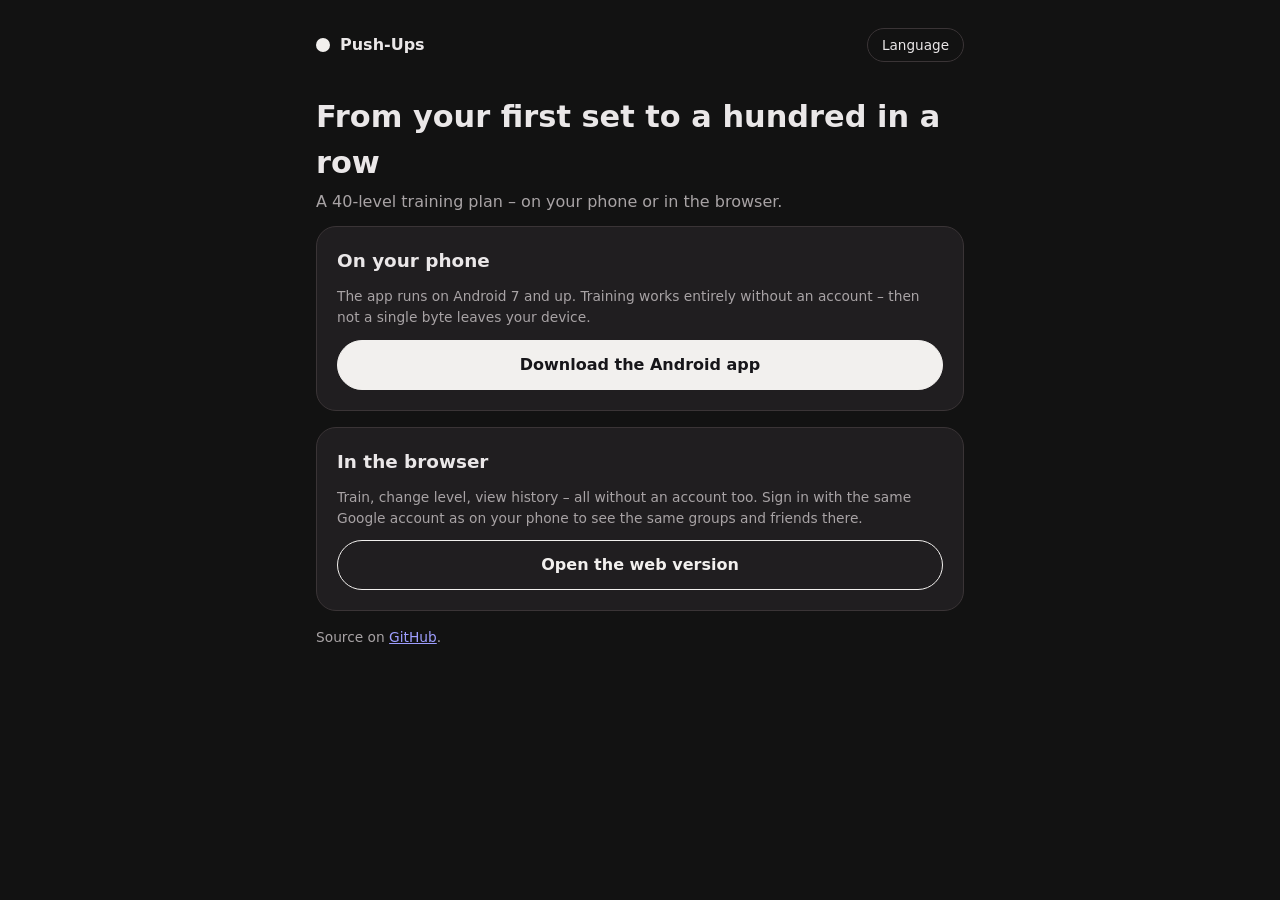
==== index.html @ 43792a41 "Sprachwahl als Knopf mit Dropdown statt staendiger Chips; sichtbare Raststellen im Satzpause-Regler " ====
<!doctype html>
<html lang="de">
<head>
<meta charset="utf-8">
<meta name="viewport" content="width=device-width, initial-scale=1">
<title>Liegestütze</title>
<meta name="description" content="Ein Trainingsplan über 40 Level, auf dem Handy oder im Browser.">
<link rel="icon" href="favicon.svg" type="image/svg+xml">
<link rel="stylesheet" href="style.css">
</head>
<body>
<header class="site">
  <div class="brand"><span class="dot"></span> <span data-i18n="brand">Liegestütze</span></div>
  <button type="button" class="chip" id="langBtn">Sprache</button>
</header>
<main>
  <h1 data-i18n="homeHeading">Vom ersten Satz bis zu hundert am Stück</h1>
  <p class="lead" data-i18n="homeLead">
    Ein Trainingsplan über 40 Level – auf dem Handy oder im Browser.
  </p>

  <div class="card stack">
    <h2 data-i18n="homeMobileTitle">Auf dem Handy</h2>
    <p class="muted" data-i18n="homeMobileBody">
      Die App läuft ab Android 7. Trainieren geht vollständig ohne Konto – dann
      verlässt kein einziges Byte dein Gerät.
    </p>
    <a class="button wide" href="https://github.com/maximilianbiebl/Liegestutzen/raw/claude/gruppen-und-freunde/dist/liegestuetze.apk" data-i18n="homeMobileButton">
      Android-App herunterladen
    </a>
  </div>

  <div class="card stack">
    <h2 data-i18n="homeBrowserTitle">Im Browser</h2>
    <p class="muted" data-i18n="homeBrowserBody">
      Trainieren, Level wechseln, Verlauf – auch ganz ohne Konto. Meldest du
      dich mit demselben Google-Konto an wie auf dem Handy, siehst du dort
      dieselben Gruppen und Freunde.
    </p>
    <a class="button ghost wide" href="app/" data-i18n="homeBrowserButton">Web-Version öffnen</a>
  </div>

  <p class="muted">
    <span data-i18n="homeSource">Quelltext auf</span>
    <a href="https://github.com/maximilianbiebl/Liegestutzen">GitHub</a>.
  </p>
</main>
<script type="module">
  import { t, getLanguage, wireLanguagePicker } from "./strings.js";

  function applyTranslations() {
    document.documentElement.lang = getLanguage() === "en" ? "en" : "de";
    document.querySelectorAll("[data-i18n]").forEach((el) => {
      const text = t(el.dataset.i18n);
      el.textContent = text;
      if (el.dataset.i18nAttr) el.setAttribute(el.dataset.i18nAttr, text);
    });
  }

  window.addEventListener("liegestuetzen:language", applyTranslations);
  wireLanguagePicker(document.getElementById("langBtn"));
  applyTranslations();
</script>
</body>
</html>
---- style.css ----
/*
 * Eine Datei für alle Seiten.
 *
 * Dunkel ist nicht nur die Vorgabe, sondern die einzige Erscheinung - dieselbe
 * Gestaltung wie die App, wenn sie dunkel dargestellt wird: ein sehr helles
 * Grau als Akzent statt der Markenfarbe. Es gibt bewusst keine helle Fassung
 * und keine Anpassung an die Systemeinstellung, damit die Seite auf jedem
 * Geraet gleich aussieht statt vom Zufall der Systemeinstellung abzuhaengen.
 *
 * --accent-contrast ist die Farbe für Text und Symbole auf einer Flaeche in
 * --accent - hier immer dunkel, weil der Akzent hell ist.
 */
:root {
  --accent: #f2f0ee;
  --accent-contrast: #17161a;
  --bg: #121212;
  --card: #201e20;
  --ink: #eae7e8;
  --muted: #a8a3a5;
  --line: #3a3436;
  --danger: #ff8a80;
  --radius: 20px;
}

* { box-sizing: border-box; }

body {
  margin: 0;
  background: var(--bg);
  color: var(--ink);
  font-family: system-ui, -apple-system, "Segoe UI", Roboto, sans-serif;
  line-height: 1.5;
}

main { max-width: 680px; margin: 0 auto; padding: 24px 16px 64px; }

h1 { font-size: 1.9rem; margin: 0 0 4px; }
h2 { font-size: 1.15rem; margin: 0 0 8px; }
p { margin: 0 0 12px; }

.lead { color: var(--muted); }
.muted { color: var(--muted); font-size: 0.86rem; }
.accent { color: var(--accent); }

header.site {
  padding: 28px 16px 8px;
  max-width: 680px;
  margin: 0 auto;
  display: flex;
  align-items: center;
  justify-content: space-between;
  flex-wrap: wrap;
  gap: 12px;
}
.brand { display: flex; align-items: center; gap: 10px; font-weight: 600; }
.brand .dot {
  width: 14px; height: 14px; border-radius: 50%;
  background: var(--accent);
}

/*
 * Die Sprachwahl - dieselben Chips wie bei Zeitraum und Sortierung, keine
 * eigene Regler-Art. Ein natives <select> sah neben den sonst durchgehend
 * eigens gestalteten Bedienelementen fremd aus, und "System" allein, ohne
 * ein Wort daneben, sagte niemandem, wofuer die Auswahl ueberhaupt war.
 */
.langPicker {
  display: flex;
  align-items: center;
  gap: 8px;
  flex-wrap: wrap;
}
.langPicker .muted { font-size: 0.8rem; white-space: nowrap; }

.card {
  background: var(--card);
  border: 1px solid var(--line);
  border-radius: var(--radius);
  padding: 20px;
  margin: 0 0 16px;
}

button, .button {
  display: inline-block;
  font: inherit;
  font-weight: 600;
  border-radius: 999px;
  padding: 12px 20px;
  border: 1px solid var(--accent);
  background: var(--accent);
  color: var(--accent-contrast);
  cursor: pointer;
  text-decoration: none;
  text-align: center;
}
button.ghost, .button.ghost { background: transparent; color: var(--accent); }
button:disabled { opacity: 0.5; cursor: default; }
button.wide, .button.wide { display: block; width: 100%; }

input[type="text"] {
  font: inherit;
  width: 100%;
  padding: 12px 14px;
  border-radius: 12px;
  border: 1px solid var(--line);
  background: var(--bg);
  color: var(--ink);
}

.row { display: flex; align-items: center; gap: 12px; }
.row .grow { flex: 1; min-width: 0; }
.stack > * + * { margin-top: 12px; }

.chips { display: flex; gap: 8px; flex-wrap: wrap; }
.chip {
  font: inherit;
  font-size: 0.85rem;
  padding: 6px 14px;
  border-radius: 999px;
  border: 1px solid var(--line);
  background: transparent;
  color: var(--ink);
  cursor: pointer;
  white-space: nowrap;
}
.chip[aria-pressed="true"] {
  background: var(--accent);
  border-color: var(--accent);
  color: var(--accent-contrast);
}

table { width: 100%; border-collapse: collapse; }
th {
  text-align: right;
  font-size: 0.72rem;
  text-transform: uppercase;
  letter-spacing: 0.04em;
  color: var(--muted);
  font-weight: 600;
  padding-bottom: 6px;
}
th:first-child, td:first-child { text-align: left; }
td { padding: 7px 0; border-top: 1px solid var(--line); text-align: right; }
tr.self td { color: var(--accent); font-weight: 700; }
.sub { display: block; font-size: 0.75rem; color: var(--muted); font-weight: 400; }

.listrow {
  display: flex; align-items: center; gap: 12px;
  padding: 14px 0; border-top: 1px solid var(--line);
  cursor: pointer;
}
.listrow:first-of-type { border-top: 0; }
.listrow.current .name { color: var(--accent); }
.listrow .name { font-weight: 600; }

.code {
  font-family: ui-monospace, "SF Mono", Menlo, Consolas, monospace;
  font-size: 1rem;
  word-break: break-all;
  color: var(--accent);
}

.compare { display: grid; grid-template-columns: 1fr auto 1fr; gap: 6px 10px; align-items: center; }
.compare .value { font-size: 1.25rem; font-weight: 700; text-align: center; }
.compare .label { font-size: 0.72rem; color: var(--muted); text-align: center; }
.compare .ahead { color: var(--accent); }
.compare .head { font-size: 0.8rem; color: var(--muted); text-align: center; }

.error { color: var(--danger); }
.hidden { display: none !important; }

/*
 * Eigene Dialoge statt alert() und confirm().
 *
 * Die eingebauten sehen auf dem Telefon aus wie eine Fehlermeldung des
 * Browsers, nicht wie ein Teil der Seite - und genau an der Stelle, an der
 * jemand einer Einladung zustimmen soll, ist das das falsche Gefuehl.
 */
dialog {
  border: 1px solid var(--line);
  border-radius: var(--radius);
  background: var(--card);
  color: var(--ink);
  padding: 20px;
  max-width: 420px;
  width: calc(100% - 32px);
}
/* Sagt dem Browser, dass die Seite dunkel ist, damit er eingebaute Elemente
   (Formularfelder, Dialog-Backdrop) nicht in seinem hellen Standard zeichnet. */
:root { color-scheme: dark; }
dialog::backdrop { background: rgba(0, 0, 0, 0.45); }
dialog h2 { margin-bottom: 8px; }
dialog .actions { display: flex; gap: 8px; justify-content: flex-end; margin-top: 16px; }
dialog .actions button { padding: 10px 18px; }

.hint {
  border-left: 3px solid var(--accent);
  padding: 2px 0 2px 12px;
  margin: 0 0 12px;
}

/* Die Satzpause im Einstellungen-Dialog - dieselbe Darstellung wie RestCard
   in der App: eine grosse m:ss-Zahl ueber dem Schieberegler statt einer
   nackten Sekundenzahl, die fuer sich genommen nichts erklaert. Keine
   Fettschrift - headlineMedium in der App ist regulaer, die Groesse und die
   Akzentfarbe geben der Zahl schon genug Gewicht. */
.restValue {
  font-size: 2rem;
  font-weight: 500;
  color: var(--accent);
  text-align: center;
  margin: 4px 0;
}

/*
 * Die Raststellen auf der Satzpause-Spur - dieselben kleinen Punkte, die ein
 * Material3-Slider mit `steps` zeichnet. Ein natives <input type="range">
 * kann das nicht von sich aus, und die Browser-eigene datalist-Umsetzung
 * dafuer ist zu uneinheitlich (Safari zeigt gar nichts); eine eigene Reihe
 * Punkte sieht ueberall gleich aus. `left`/`right` gleichen den Radius des
 * Griffs aus, damit der erste und letzte Punkt genau unter dem Griff liegen,
 * wenn er ganz links bzw. rechts steht.
 */
.restSliderWrap { position: relative; }
.restTicks {
  position: absolute;
  left: 10px;
  right: 10px;
  top: 50%;
  transform: translateY(-50%);
  display: flex;
  justify-content: space-between;
  pointer-events: none;
}
.restTicks span {
  width: 4px;
  height: 4px;
  border-radius: 50%;
  background: var(--bg);
}

/*
 * Ein Regler, der wie Slider in der App aussieht: eine duenne abgerundete
 * Spur, links davon in der Akzentfarbe gefuellt, ein runder Griff obendrauf.
 * Das native <input type="range"> gibt das nicht von sich aus her - --fill
 * wird per JS auf den aktuellen Wert gesetzt und faerbt die Spur bis dorthin.
 */
input[type="range"] {
  --fill: 50%;
  width: 100%;
  height: 20px;
  margin: 10px 0;
  -webkit-appearance: none;
  appearance: none;
  background: transparent;
}
input[type="range"]::-webkit-slider-runnable-track {
  height: 4px;
  border-radius: 999px;
  background: linear-gradient(to right, var(--accent) var(--fill), rgba(128, 128, 128, 0.3) var(--fill));
}
input[type="range"]::-moz-range-track {
  height: 4px;
  border-radius: 999px;
  background: rgba(128, 128, 128, 0.3);
}
input[type="range"]::-moz-range-progress {
  height: 4px;
  border-radius: 999px 0 0 999px;
  background: var(--accent);
}
input[type="range"]::-webkit-slider-thumb {
  -webkit-appearance: none;
  appearance: none;
  width: 20px;
  height: 20px;
  border-radius: 50%;
  background: var(--accent);
  margin-top: -8px;
  cursor: pointer;
  border: none;
}
input[type="range"]::-moz-range-thumb {
  width: 20px;
  height: 20px;
  border-radius: 50%;
  background: var(--accent);
  cursor: pointer;
  border: none;
}

/*
 * Der Trainingsbildschirm.
 *
 * Ganze Fläche, riesige Zahl, kein Text zum Lesen: Wer unten liegt, sieht das
 * Display schräg von der Seite und hat keine Hand frei zum Zielen. Getippt wird
 * deshalb überall, und die Knöpfe sitzen unten, wo die Nase nicht hinkommt.
 */
#workout {
  position: fixed;
  inset: 0;
  z-index: 50;
  display: none;
  flex-direction: column;
  background: var(--bg);
  color: var(--ink);
  padding: 16px;
  text-align: center;
  user-select: none;
  -webkit-user-select: none;
}
#workout.open { display: flex; }
#workout.hot { background: var(--accent); color: var(--accent-contrast); }

#workout .whead { display: flex; flex-direction: column; gap: 8px; padding-bottom: 8px; }
#workout .setpills span { background: rgba(128, 128, 128, 0.18); }
#workout.hot .setpills span { background: rgba(0, 0, 0, 0.12); color: var(--accent-contrast); }
#workout.hot .setpills span.done { background: var(--accent-contrast); color: var(--accent); }
#workout.hot .setpills span.active { outline-color: var(--accent-contrast); }
#workout #wNote { min-height: 1.3em; }
#workout #wHint { opacity: 0.85; min-height: 1.3em; }
#workout .wadjust { justify-content: center; gap: 12px; padding-bottom: 4px; }
#workout.hot .wadjust .chip { border-color: var(--accent-contrast); color: var(--accent-contrast); }

#workout .tapzone {
  flex: 1;
  display: flex;
  flex-direction: column;
  align-items: center;
  justify-content: center;
  gap: 4px;
  cursor: pointer;
}
#workout .count { font-size: clamp(4rem, 30vw, 10rem); font-weight: 800; line-height: 1; }
#workout .of { font-size: 1.1rem; opacity: 0.75; }
#workout .setline { font-size: 0.95rem; opacity: 0.8; }
#workout .controls { display: flex; gap: 8px; padding-bottom: 8px; }
#workout .controls button { flex: 1; }
#workout.hot button { border-color: var(--accent-contrast); color: var(--accent-contrast); }
#workout.hot button:not(.ghost) { background: var(--accent-contrast); color: var(--accent); }

.setpills { display: flex; gap: 6px; }
.setpills span {
  flex: 1;
  padding: 10px 0;
  border-radius: 12px;
  background: var(--surface-pill, rgba(128, 128, 128, 0.15));
  font-weight: 600;
  text-align: center;
}
.setpills span.done { background: var(--accent); color: var(--accent-contrast); }
.setpills span.active { outline: 2px solid var(--accent); }

.bar { height: 10px; border-radius: 999px; background: rgba(128, 128, 128, 0.2); overflow: hidden; }
.bar > div { height: 100%; background: var(--accent); }

.tiles { display: flex; gap: 8px; text-align: center; }
.tiles > div { flex: 1; }
.tiles .n { font-size: 1.5rem; font-weight: 700; }
.tiles .l { font-size: 0.72rem; color: var(--muted); }

/*
 * Die App-Huelle: obere Leiste, Reiter unten, dazwischen genau ein sichtbares
 * Panel. Dieselbe Struktur wie in der Android-App - Training, Freunde,
 * Gruppen, Verlauf -, damit sich beide Fassungen gleich anfuehlen.
 */
#shell {
  display: flex;
  flex-direction: column;
  min-height: 100vh;
}

.topbar {
  position: sticky;
  top: 0;
  z-index: 20;
  display: flex;
  align-items: center;
  gap: 8px;
  padding: 14px 16px;
  background: var(--bg);
  border-bottom: 1px solid var(--line);
}
.topbar h1 { flex: 1; font-size: 1.1rem; margin: 0; }
.iconbtn {
  /* Ein Rand statt reiner Transparenz - sonst sieht man dem Knopf im
     dunklen Design nicht an, dass er anfassbar ist, bevor man draufhaelt. */
  border: 1px solid var(--line);
  background: transparent;
  color: var(--ink);
  font-size: 0.9rem;
  font-weight: 700;
  padding: 6px 14px;
  border-radius: 999px;
  cursor: pointer;
}
.iconbtn:hover { background: rgba(128, 128, 128, 0.15); }

.tabmain { flex: 1; max-width: 680px; width: 100%; margin: 0 auto; padding: 16px; padding-bottom: 32px; }
.tabpanel.hidden { display: none; }

.bottomnav {
  position: sticky;
  bottom: 0;
  z-index: 20;
  display: flex;
  background: var(--bg);
  border-top: 1px solid var(--line);
  padding: 6px 4px calc(6px + env(safe-area-inset-bottom));
}
.navitem {
  flex: 1;
  border: none;
  background: transparent;
  color: var(--muted);
  font: inherit;
  font-size: 0.78rem;
  padding: 8px 4px;
  cursor: pointer;
  border-radius: 12px;
}
.navitem[aria-pressed="true"] { color: var(--accent); font-weight: 700; background: var(--card); }

#authLoading { max-width: 420px; margin: 40vh auto 0; text-align: center; }
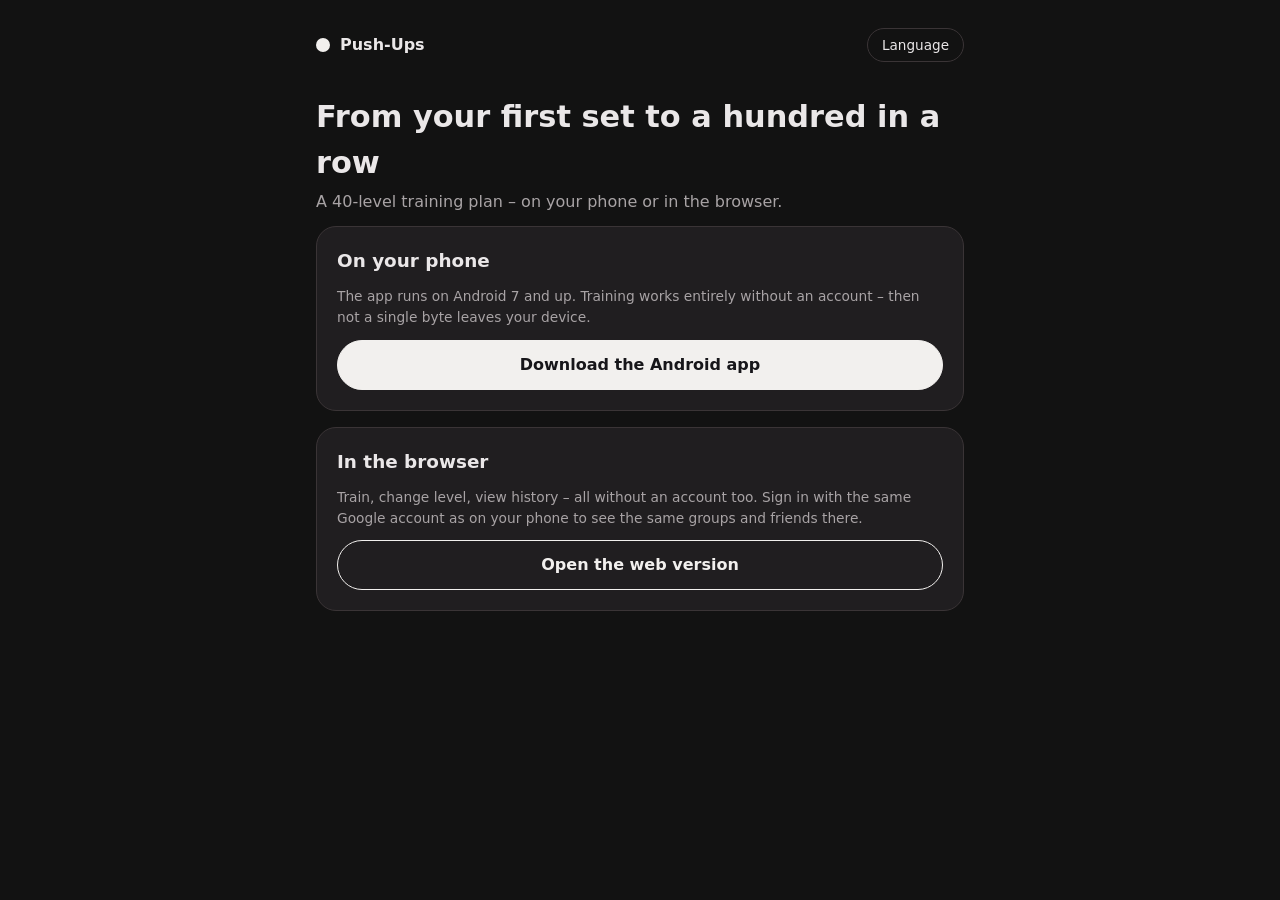
==== commit 8e4e06f7: "Startseite: "Quelltext auf GitHub" entfernen Der jetzt verwaiste Uebersetzungsschluessel homeSource " ====
--- a/index.html
+++ b/index.html
@@ -39,11 +39,6 @@
     </p>
     <a class="button ghost wide" href="app/" data-i18n="homeBrowserButton">Web-Version öffnen</a>
   </div>
-
-  <p class="muted">
-    <span data-i18n="homeSource">Quelltext auf</span>
-    <a href="https://github.com/maximilianbiebl/Liegestutzen">GitHub</a>.
-  </p>
 </main>
 <script type="module">
   import { t, getLanguage, wireLanguagePicker } from "./strings.js";
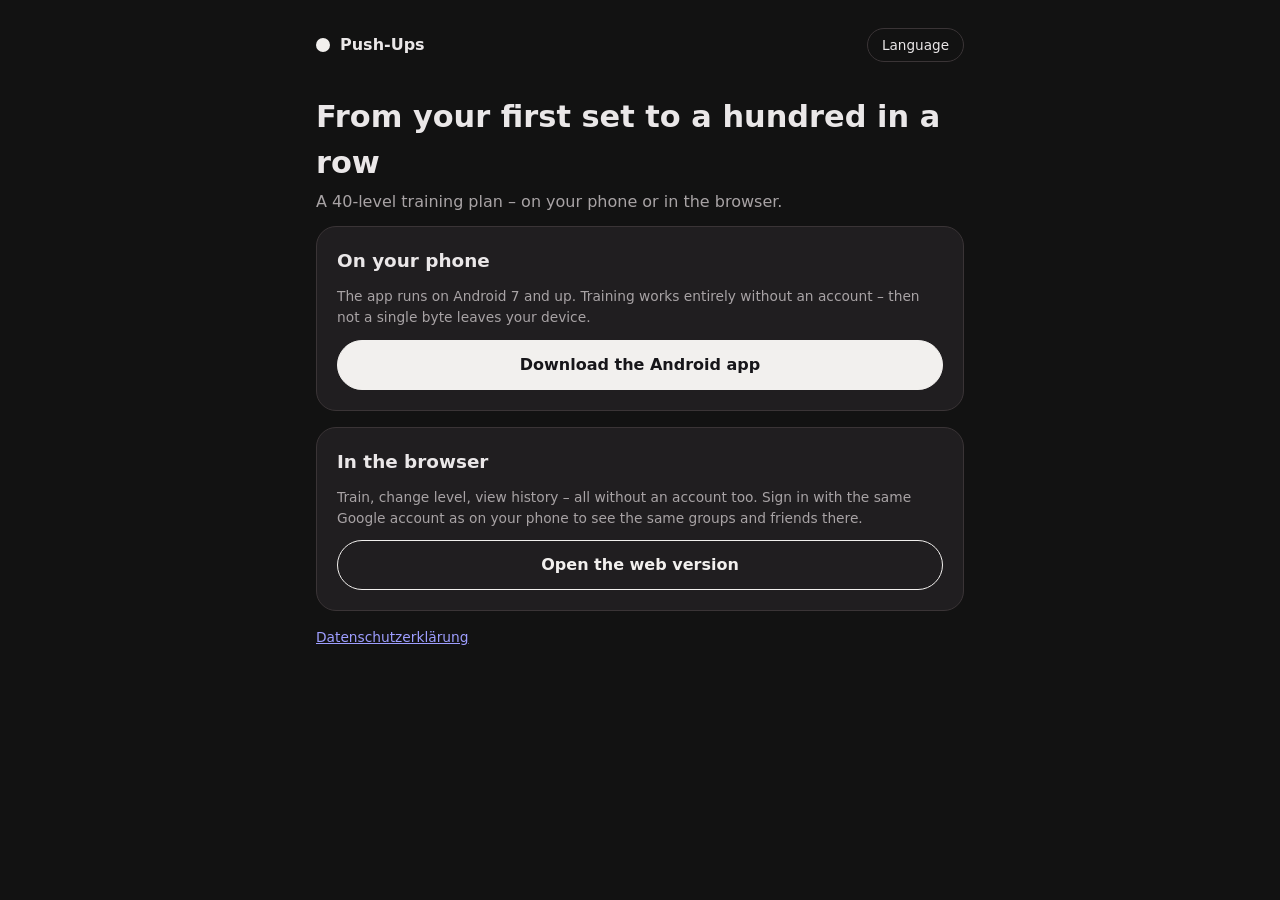
==== commit 767cc780: "Datenschutzerklaerung ergaenzen Deckt beide Apps ab (free: keine Datenerhebung, paid: Firebase- Kont" ====
--- a/index.html
+++ b/index.html
@@ -39,6 +39,8 @@
     </p>
     <a class="button ghost wide" href="app/" data-i18n="homeBrowserButton">Web-Version öffnen</a>
   </div>
+
+  <p class="muted"><a href="datenschutz.html">Datenschutzerklärung</a></p>
 </main>
 <script type="module">
   import { t, getLanguage, wireLanguagePicker } from "./strings.js";
--- a/style.css
+++ b/style.css
@@ -36,6 +36,13 @@
 
 h1 { font-size: 1.9rem; margin: 0 0 4px; }
 h2 { font-size: 1.15rem; margin: 0 0 8px; }
+h3 { font-size: 1rem; margin: 16px 0 4px; }
+ul { margin: 0 0 12px; padding-left: 20px; }
+li { margin: 0 0 4px; }
+code {
+  font-family: ui-monospace, "SF Mono", Menlo, Consolas, monospace;
+  font-size: 0.9em;
+}
 p { margin: 0 0 12px; }
 
 .lead { color: var(--muted); }
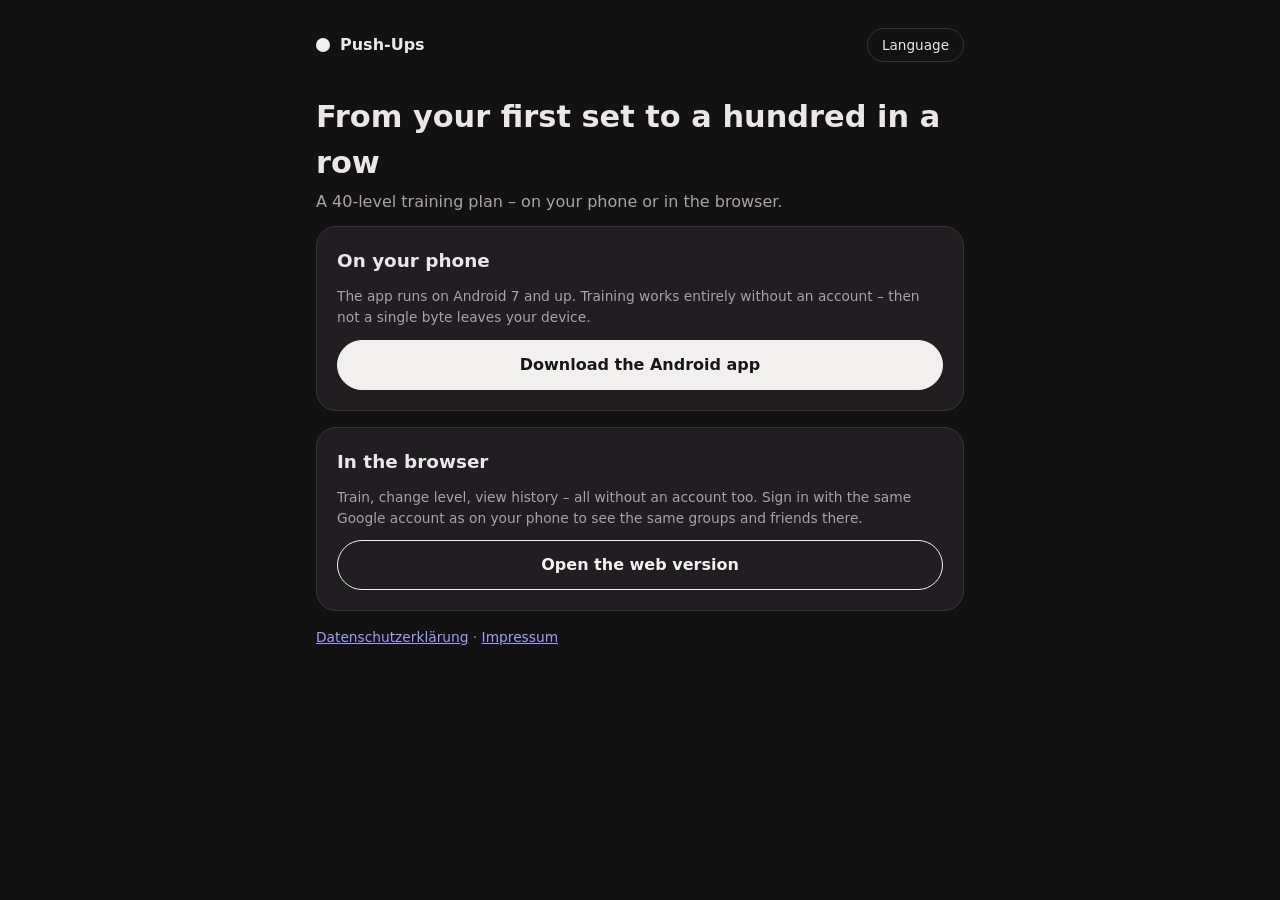
==== commit 8726e3a1: "Impressum ergaenzen und dezent verlinken Eine eigene Pflicht neben der Datenschutzerklaerung (§ 5 DD" ====
--- a/index.html
+++ b/index.html
@@ -40,7 +40,10 @@
     <a class="button ghost wide" href="app/" data-i18n="homeBrowserButton">Web-Version öffnen</a>
   </div>
 
-  <p class="muted"><a href="datenschutz.html">Datenschutzerklärung</a></p>
+  <p class="muted">
+    <a href="datenschutz.html">Datenschutzerklärung</a> ·
+    <a href="impressum.html">Impressum</a>
+  </p>
 </main>
 <script type="module">
   import { t, getLanguage, wireLanguagePicker } from "./strings.js";
--- a/style.css
+++ b/style.css
@@ -429,3 +429,25 @@
 .navitem[aria-pressed="true"] { color: var(--accent); font-weight: 700; background: var(--card); }
 
 #authLoading { max-width: 420px; margin: 40vh auto 0; text-align: center; }
+
+/* Aufklappbarer Block, etwa fuer die Kontaktdaten in der
+   Datenschutzerklaerung. Der Inhalt gehoert zur Seite und ist ohne Umweg
+   erreichbar - er nimmt nur keinen Platz weg, solange niemand ihn braucht. */
+.disclosure {
+  border: 1px solid var(--line);
+  border-radius: 12px;
+  padding: 10px 14px;
+}
+.disclosure > summary {
+  cursor: pointer;
+  font-weight: 600;
+  /* Der Standardpfeil bleibt: er zeigt auf, dass hier etwas aufgeht, und
+     dreht sich beim Oeffnen von selbst. */
+}
+.disclosure > summary:focus-visible {
+  outline: 2px solid var(--accent);
+  outline-offset: 2px;
+  border-radius: 6px;
+}
+.disclosure[open] > summary { margin-bottom: 8px; }
+.disclosure > p:last-child { margin-bottom: 0; }
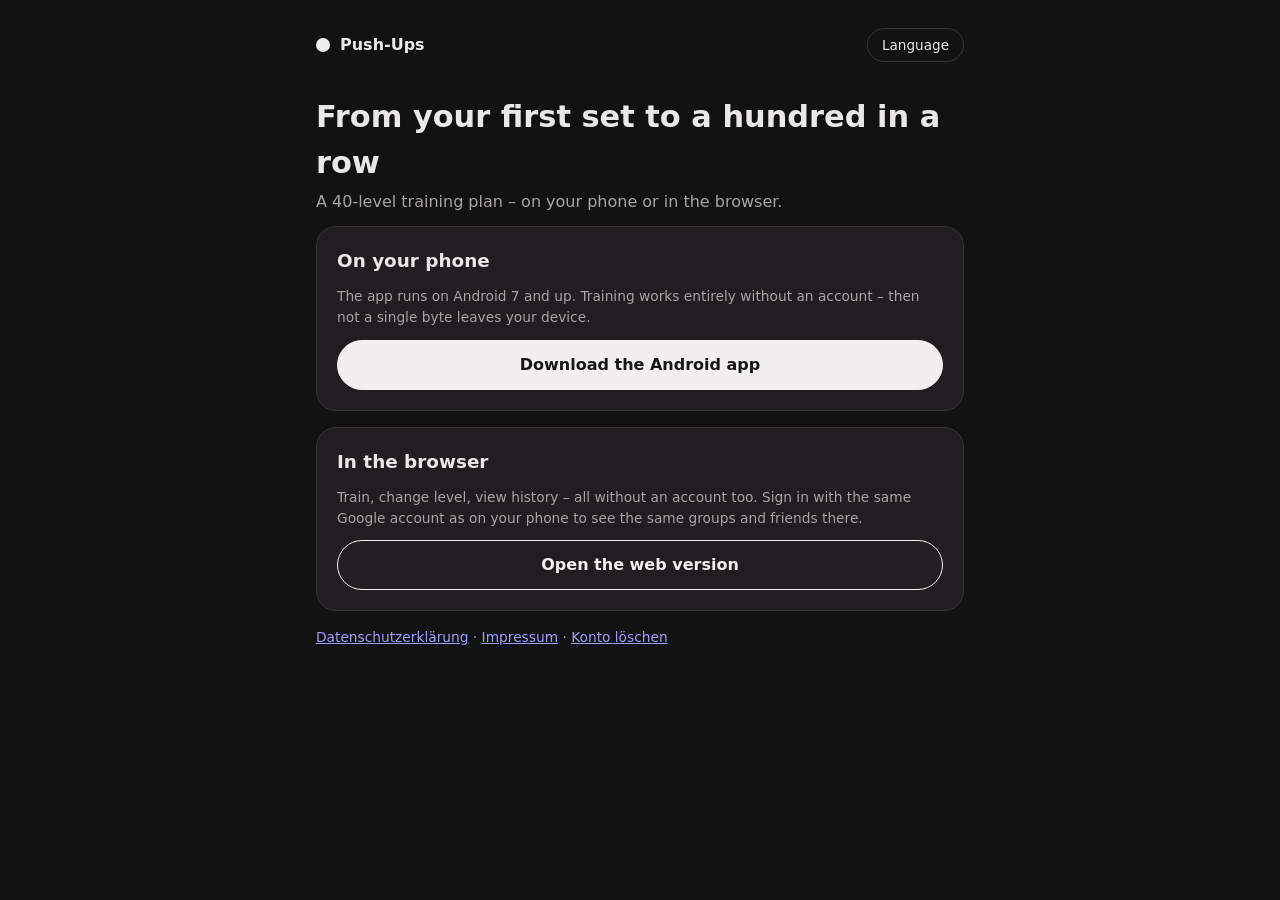
==== commit a142c443: "Loeschseite fuer Konto und Daten Von Google Play verlangte oeffentliche Seite, auf der steht, wie ma" ====
--- a/index.html
+++ b/index.html
@@ -42,7 +42,8 @@
 
   <p class="muted">
     <a href="datenschutz.html">Datenschutzerklärung</a> ·
-    <a href="impressum.html">Impressum</a>
+    <a href="impressum.html">Impressum</a> ·
+    <a href="konto-loeschen.html">Konto löschen</a>
   </p>
 </main>
 <script type="module">
--- a/style.css
+++ b/style.css
@@ -37,7 +37,7 @@
 h1 { font-size: 1.9rem; margin: 0 0 4px; }
 h2 { font-size: 1.15rem; margin: 0 0 8px; }
 h3 { font-size: 1rem; margin: 16px 0 4px; }
-ul { margin: 0 0 12px; padding-left: 20px; }
+ul, ol { margin: 0 0 12px; padding-left: 20px; }
 li { margin: 0 0 4px; }
 code {
   font-family: ui-monospace, "SF Mono", Menlo, Consolas, monospace;
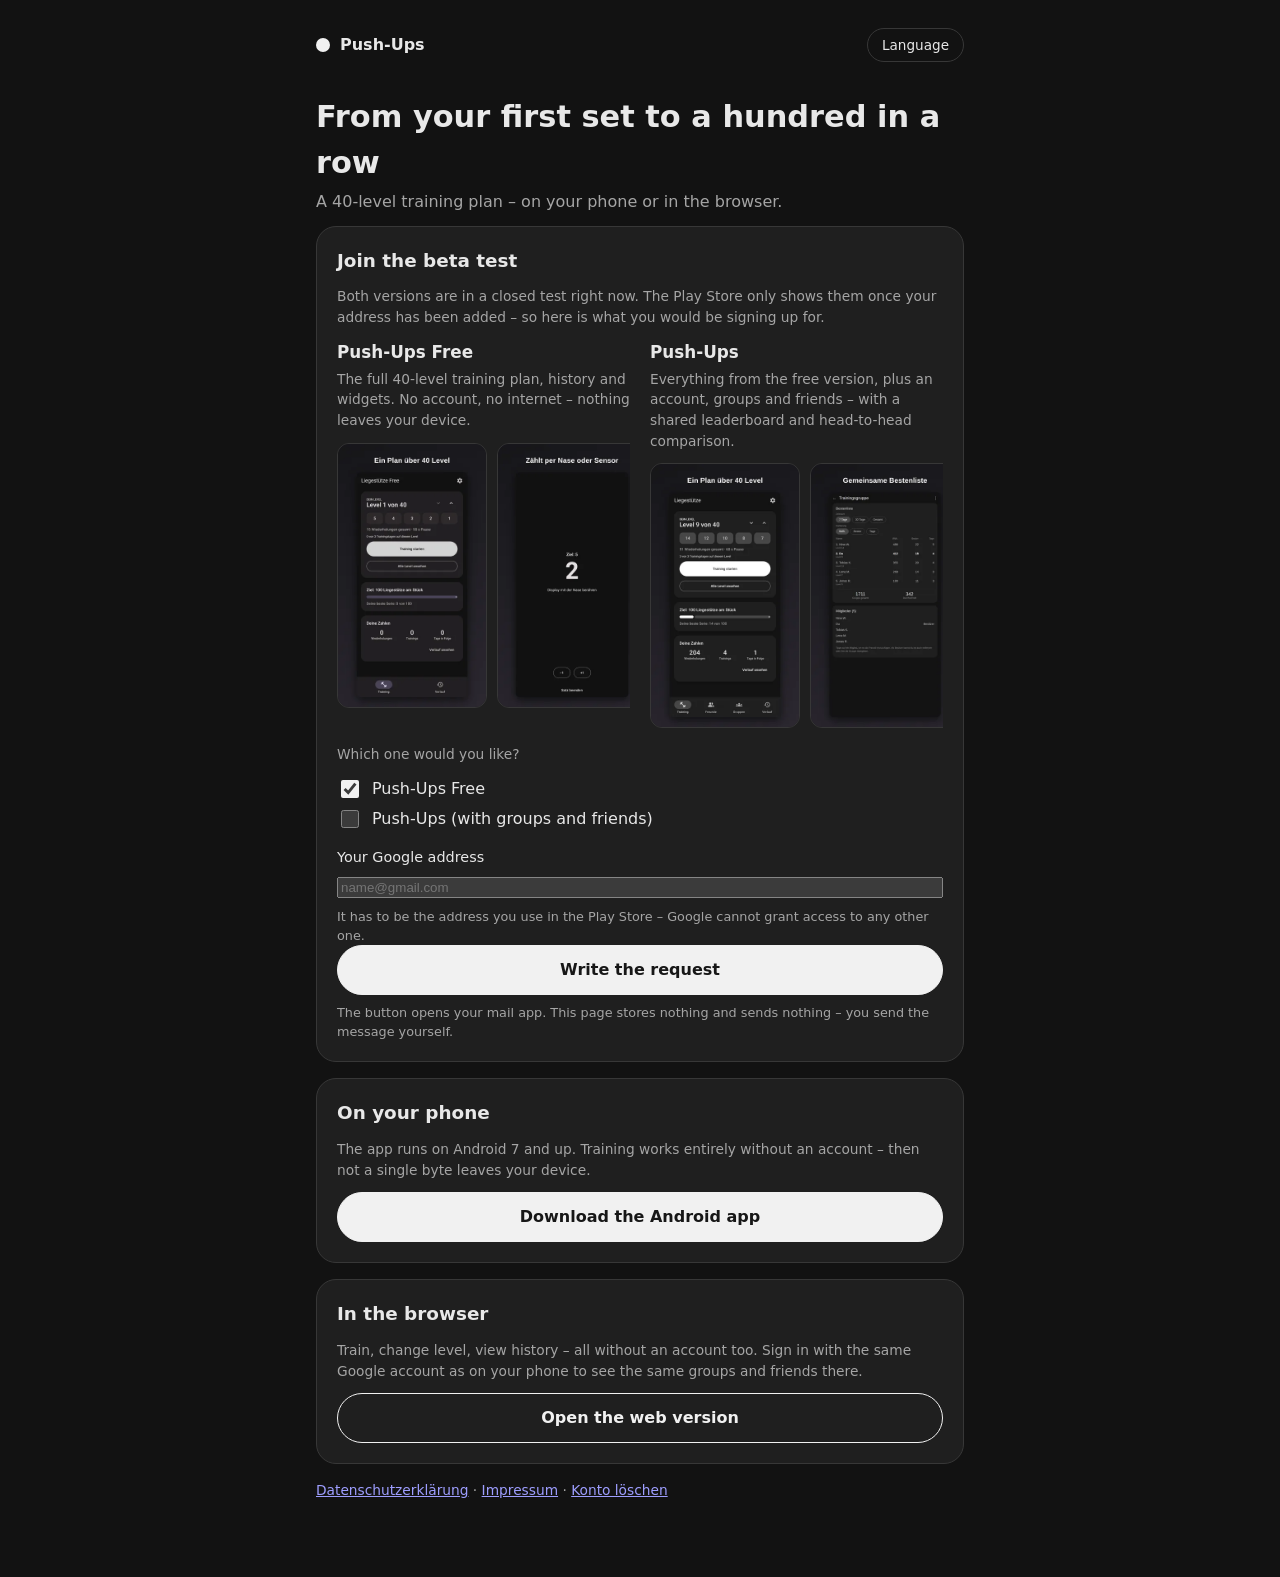
==== commit 1d7a9479: "Anmeldung zum Betatest; Dialogknoepfe standen daneben Die Knopfreihe der Dialoge durfte nicht umbrec" ====
--- a/index.html
+++ b/index.html
@@ -19,6 +19,106 @@
     Ein Trainingsplan über 40 Level – auf dem Handy oder im Browser.
   </p>
 
+
+  <!--
+    Betakasten. Die Apps stehen in der geschlossenen Testphase, ihre
+    Store-Eintraege sind also nicht oeffentlich - wer sich anmelden soll, kann
+    vorher nichts davon sehen. Deshalb stehen hier Bilder und eine kurze
+    Beschreibung beider Fassungen.
+
+    Die Adresse wird nirgends gespeichert: Der Knopf baut nur einen
+    mailto-Verweis und uebergibt an das Mailprogramm des Besuchers. Diese Seite
+    hat keinen Server, der etwas entgegennehmen koennte, und soll auch keinen
+    bekommen.
+  -->
+  <div class="card stack" id="beta">
+    <h2 data-i18n="betaTitle">Zum Betatest anmelden</h2>
+    <p class="muted" data-i18n="betaIntro">
+      Beide Fassungen laufen gerade in einer geschlossenen Testphase. Der
+      Play-Store zeigt sie nur, wenn deine Adresse vorher freigeschaltet ist –
+      deshalb siehst du hier, worum es geht.
+    </p>
+
+    <div class="betaVersions">
+      <div class="betaVersion">
+        <h3 data-i18n="betaFreeTitle">Liegestütze Free</h3>
+        <p class="muted" data-i18n="betaFreeBody">
+          Der ganze Trainingsplan über 40 Level, Verlauf und Widgets. Ohne
+          Konto, ohne Internet – nichts verlässt dein Gerät.
+        </p>
+        <div class="betaShots">
+          <img src="beta/free-level.webp" width="360" height="640" loading="lazy"
+               alt="Trainingsplan" data-i18n="betaAltLevel" data-i18n-attr="alt">
+          <img src="beta/free-training.webp" width="360" height="640" loading="lazy"
+               alt="Satz zählen" data-i18n="betaAltTraining" data-i18n-attr="alt">
+          <img src="beta/free-widgets.webp" width="360" height="640" loading="lazy"
+               alt="Widgets" data-i18n="betaAltWidgets" data-i18n-attr="alt">
+        </div>
+      </div>
+
+      <div class="betaVersion">
+        <h3 data-i18n="betaPaidTitle">Liegestütze</h3>
+        <p class="muted" data-i18n="betaPaidBody">
+          Alles aus der Gratisfassung, dazu Konto, Gruppen und Freunde – mit
+          gemeinsamer Bestenliste und Direktvergleich.
+        </p>
+        <div class="betaShots">
+          <img src="beta/paid-level.webp" width="360" height="640" loading="lazy"
+               alt="Trainingsplan" data-i18n="betaAltLevel" data-i18n-attr="alt">
+          <img src="beta/paid-gruppe.webp" width="360" height="640" loading="lazy"
+               alt="Gruppe" data-i18n="betaAltGroup" data-i18n-attr="alt">
+          <img src="beta/paid-widgets.webp" width="360" height="640" loading="lazy"
+               alt="Widgets" data-i18n="betaAltWidgets" data-i18n-attr="alt">
+        </div>
+      </div>
+    </div>
+
+    <form id="betaForm" novalidate>
+      <p class="muted" data-i18n="betaWhich">Wofür möchtest du dich anmelden?</p>
+      <label class="betaCheck">
+        <input type="checkbox" id="betaFree" checked>
+        <span data-i18n="betaFreeLabel">Liegestütze Free</span>
+      </label>
+      <label class="betaCheck">
+        <input type="checkbox" id="betaPaid">
+        <span data-i18n="betaPaidLabel">Liegestütze (mit Gruppen und Freunden)</span>
+      </label>
+
+      <label class="betaMailLabel" for="betaMail" data-i18n="betaMailLabel">
+        Deine Google-Adresse
+      </label>
+      <input type="email" id="betaMail" inputmode="email" autocomplete="email"
+             placeholder="name@gmail.com" data-i18n="betaMailPlaceholder"
+             data-i18n-attr="placeholder">
+      <p class="muted betaHint" data-i18n="betaMailHint">
+        Es muss die Adresse sein, mit der du im Play-Store angemeldet bist –
+        eine andere kann Google nicht freischalten.
+      </p>
+      <button class="wide" type="submit" data-i18n="betaSubmit">Anmeldung schreiben</button>
+      <p class="muted betaHint" data-i18n="betaPrivacy">
+        Der Knopf öffnet dein Mailprogramm. Diese Seite speichert nichts und
+        sendet nichts – die Nachricht schickst du selbst.
+      </p>
+      <p class="muted betaError hidden" id="betaError"></p>
+      <!-- Traeger fuer den mailto-Sprung; nie sichtbar, nie fokussierbar. -->
+      <a id="betaMailto" hidden aria-hidden="true" tabindex="-1"></a>
+    </form>
+
+    <div class="hidden stack" id="betaDone">
+      <p data-i18n="betaDoneBody">
+        Danke! Sobald deine Adresse freigeschaltet ist, führen diese Links zum
+        Testzugang. Vorher zeigt Google dort nur eine Fehlermeldung – das ist
+        normal und heißt nicht, dass etwas schiefgegangen ist.
+      </p>
+      <a class="button ghost wide" id="betaLinkFree" href="#" data-i18n="betaLinkFree">
+        Testzugang: Liegestütze Free
+      </a>
+      <a class="button ghost wide" id="betaLinkPaid" href="#" data-i18n="betaLinkPaid">
+        Testzugang: Liegestütze
+      </a>
+    </div>
+  </div>
+
   <div class="card stack">
     <h2 data-i18n="homeMobileTitle">Auf dem Handy</h2>
     <p class="muted" data-i18n="homeMobileBody">
@@ -53,14 +153,84 @@
     document.documentElement.lang = getLanguage() === "en" ? "en" : "de";
     document.querySelectorAll("[data-i18n]").forEach((el) => {
       const text = t(el.dataset.i18n);
+      // Wie in der App: Mit data-i18n-attr gehoert die Uebersetzung in das
+      // Attribut, nicht in den sichtbaren Inhalt.
+      if (el.dataset.i18nAttr) {
+        el.setAttribute(el.dataset.i18nAttr, text);
+        return;
+      }
       el.textContent = text;
-      if (el.dataset.i18nAttr) el.setAttribute(el.dataset.i18nAttr, text);
     });
   }
 
   window.addEventListener("liegestuetzen:language", applyTranslations);
   wireLanguagePicker(document.getElementById("langBtn"));
   applyTranslations();
+
+  /*
+   * Betaanmeldung.
+   *
+   * Kein Server, keine Speicherung: Der Knopf baut einen mailto-Verweis und
+   * uebergibt an das Mailprogramm. Erst danach erscheinen die Play-Links -
+   * vorher waeren sie nur eine Fehlermeldung, weil die Adresse noch nicht
+   * hinterlegt ist.
+   *
+   * Die Adresse landet ausserdem im Text der Nachricht, nicht nur im Absender:
+   * Wer aus einem anderen Postfach schreibt als dem, mit dem er im Play-Store
+   * angemeldet ist, waere sonst nicht zuzuordnen.
+   */
+  const OPT_IN = {
+    free: "https://play.google.com/apps/testing/de.liegestuetzen.trainer.free",
+    paid: "https://play.google.com/apps/testing/de.liegestuetzen.trainer",
+  };
+  const EMPFAENGER = "biebl.digital@gmail.com";
+
+  const form = document.getElementById("betaForm");
+  const fehler = document.getElementById("betaError");
+  const fertig = document.getElementById("betaDone");
+
+  form.addEventListener("submit", (ereignis) => {
+    ereignis.preventDefault();
+    const adresse = document.getElementById("betaMail").value.trim();
+    const free = document.getElementById("betaFree").checked;
+    const paid = document.getElementById("betaPaid").checked;
+
+    // Die Pruefung ist absichtlich grob: Ob eine Adresse wirklich existiert,
+    // zeigt sich ohnehin erst beim Freischalten. Sie soll nur Tippfehler wie
+    // eine fehlende Klammeraffe abfangen.
+    if (!/^[^\s@]+@[^\s@]+\.[^\s@]+$/.test(adresse)) {
+      fehler.textContent = t("betaNeedMail");
+      fehler.classList.remove("hidden");
+      return;
+    }
+    if (!free && !paid) {
+      fehler.textContent = t("betaNeedVersion");
+      fehler.classList.remove("hidden");
+      return;
+    }
+    fehler.classList.add("hidden");
+
+    const gewaehlt = [free && t("betaFreeLabel"), paid && t("betaPaidLabel")]
+      .filter(Boolean).join(" + ");
+    const ziel = `mailto:${EMPFAENGER}` +
+      `?subject=${encodeURIComponent(t("betaMailSubject"))}` +
+      `&body=${encodeURIComponent(t("betaMailBody", adresse, gewaehlt))}`;
+
+    document.getElementById("betaLinkFree").href = OPT_IN.free;
+    document.getElementById("betaLinkPaid").href = OPT_IN.paid;
+    document.getElementById("betaLinkFree").classList.toggle("hidden", !free);
+    document.getElementById("betaLinkPaid").classList.toggle("hidden", !paid);
+    fertig.classList.remove("hidden");
+    fertig.scrollIntoView({ behavior: "smooth", block: "nearest" });
+
+    // Ueber einen Verweis statt ueber window.location: Ein mailto-Sprung laesst
+    // die Seite dabei unangetastet stehen. Setzt man location.href, halten
+    // manche Browser die Seite fuer verlassen und raeumen sie ab - dann waeren
+    // die Links darunter gleich wieder weg.
+    const brief = document.getElementById("betaMailto");
+    brief.href = ziel;
+    brief.click();
+  });
 </script>
 </body>
 </html>
--- a/style.css
+++ b/style.css
@@ -10,14 +10,23 @@
  * --accent-contrast ist die Farbe für Text und Symbole auf einer Flaeche in
  * --accent - hier immer dunkel, weil der Akzent hell ist.
  */
+/*
+ * Ein durchgehend neutrales Grau.
+ *
+ * Vorher lag der Seitengrund bei genau 0 % Saettigung, jede erhoehte Flaeche
+ * dagegen bei 3 bis 8 % im Magenta zwischen 300 und 340 Grad - uebernommen aus
+ * der Standardpalette von Material, nicht gewaehlt. Nebeneinander sieht das
+ * aus wie ein lila Schleier ueber allem, was nicht der nackte Hintergrund ist.
+ * Die Helligkeiten sind unveraendert, nur der Farbstich ist heraus.
+ */
 :root {
-  --accent: #f2f0ee;
-  --accent-contrast: #17161a;
+  --accent: #f1f1f1;
+  --accent-contrast: #171717;
   --bg: #121212;
-  --card: #201e20;
-  --ink: #eae7e8;
-  --muted: #a8a3a5;
-  --line: #3a3436;
+  --card: #1f1f1f;
+  --ink: #e8e8e8;
+  --muted: #a5a5a5;
+  --line: #373737;
   --danger: #ff8a80;
   --radius: 20px;
 }
@@ -191,14 +200,39 @@
   padding: 20px;
   max-width: 420px;
   width: calc(100% - 32px);
+  /*
+   * Sobald die Tastatur aufgeht, bleibt vom Fenster wenig uebrig. Der Dialog
+   * begrenzt sich darauf und scrollt notfalls in sich, statt mit Eingabefeld
+   * und Knoepfen unter die Tastatur zu rutschen. Zusammen mit
+   * interactive-widget=resizes-content in der Kopfzeile der Seite rueckt er
+   * mit hoch.
+   */
+  max-height: calc(100dvh - 32px);
+  overflow-y: auto;
+  overscroll-behavior: contain;
 }
 /* Sagt dem Browser, dass die Seite dunkel ist, damit er eingebaute Elemente
    (Formularfelder, Dialog-Backdrop) nicht in seinem hellen Standard zeichnet. */
 :root { color-scheme: dark; }
 dialog::backdrop { background: rgba(0, 0, 0, 0.45); }
 dialog h2 { margin-bottom: 8px; }
-dialog .actions { display: flex; gap: 8px; justify-content: flex-end; margin-top: 16px; }
-dialog .actions button { padding: 10px 18px; }
+/*
+ * Die Knopfreihe darf umbrechen.
+ *
+ * Ohne das schob `flex-end` den Ueberlauf nach links aus dem Dialog heraus:
+ * Bei drei Knoepfen - Schliessen, Abmelden, Speichern - begann der erste bei
+ * x = -24, also ausserhalb des Bildschirms. Mit Umbruch rutscht die Hauptaktion
+ * auf eine eigene Zeile darueber, die stillen teilen sich die darunter; dasselbe
+ * Muster wie in der Pause des Trainings.
+ */
+dialog .actions {
+  display: flex;
+  flex-wrap: wrap;
+  gap: 8px;
+  justify-content: flex-end;
+  margin-top: 16px;
+}
+dialog .actions button { padding: 10px 18px; flex: 1 1 auto; min-width: 0; }
 
 .hint {
   border-left: 3px solid var(--accent);
@@ -306,26 +340,71 @@
 #workout {
   position: fixed;
   inset: 0;
+  /*
+   * 100dvh statt der Hoehe aus `inset: 0`: Auf dem Handy waechst und
+   * schrumpft die Adressleiste, und die feste Hoehe rechnet mit dem groessten
+   * Fall. Der Zaehler wurde dadurch zusammengedrueckt und die Knopfreihe
+   * rutschte unter den sichtbaren Rand. dvh misst, was gerade wirklich da ist.
+   */
+  height: 100dvh;
   z-index: 50;
   display: none;
   flex-direction: column;
   background: var(--bg);
   color: var(--ink);
   padding: 16px;
+  padding-top: calc(16px + env(safe-area-inset-top));
+  padding-bottom: calc(16px + env(safe-area-inset-bottom));
   text-align: center;
   user-select: none;
   -webkit-user-select: none;
+  /*
+   * Ohne das legt der Browser beim Tippen sein eigenes, blaeuliches Rechteck
+   * ueber die Flaeche. Auf einem Bildschirm, der sonst nur aus einer Zahl
+   * besteht, sieht das nach einem Fehler aus - und es ist ein Blau, das in
+   * dieser App sonst nirgends vorkommt. Die Rueckmeldung kommt aus der Zahl
+   * selbst und aus dem Farbwechsel am Ziel.
+   */
+  -webkit-tap-highlight-color: transparent;
 }
 #workout.open { display: flex; }
 #workout.hot { background: var(--accent); color: var(--accent-contrast); }
+/*
+ * Die Pause hebt sich ab: Ein Bildschirm, auf dem nichts zu tun ist, soll auf
+ * den ersten Blick anders aussehen als einer, auf dem gezaehlt wird.
+ *
+ * Die Werte stammen aus den Flaechenfarben, die Theme.kt ausdruecklich waehlt
+ * - surfaceVariant und onSurfaceVariant des dunklen Schemas. Vorher stand hier
+ * das Violett aus Materials secondaryContainer, weil die App die Pause damit
+ * faerbt. Das war ein Trugschluss: Theme.kt setzt secondaryContainer gar
+ * nicht, der Farbton ist also blosse Voreinstellung und nirgends gewaehlt -
+ * und in einer sonst grauen Oberflaeche faellt er aus dem Rahmen.
+ */
+#workout.resting {
+  background: #2c2c2c;
+  color: #cbcbcb;
+}
+/* Auf dem helleren Grund traegt die Linienfarbe des dunklen Designs nicht. */
+#workout.resting .chip,
+#workout.resting .ghost { border-color: rgba(203, 203, 203, 0.45); color: #cbcbcb; }
+#workout.resting .setline { color: #cbcbcb; }
+#workout.resting .setline.ready { color: var(--ink); }
+#workout.resting .count { color: var(--ink); }
+
+/* Leere Zeilen sollen keinen Platz belegen - in der Pause steht kein Hinweis. */
+#workout .setline:empty { display: none; }
 
 #workout .whead { display: flex; flex-direction: column; gap: 8px; padding-bottom: 8px; }
+/* In der Pause traegt der Kopf nichts bei und verschwindet ganz. */
+#workout .whead.bare > #wLevel,
+#workout .whead.bare > .setpills { display: none; }
+/* Die Ankuendigung am Ende der Pause hebt sich ab, wie primary in der App. */
+#workout .setline.ready { color: var(--accent); opacity: 1; font-weight: 600; }
 #workout .setpills span { background: rgba(128, 128, 128, 0.18); }
 #workout.hot .setpills span { background: rgba(0, 0, 0, 0.12); color: var(--accent-contrast); }
 #workout.hot .setpills span.done { background: var(--accent-contrast); color: var(--accent); }
 #workout.hot .setpills span.active { outline-color: var(--accent-contrast); }
-#workout #wNote { min-height: 1.3em; }
-#workout #wHint { opacity: 0.85; min-height: 1.3em; }
+#workout #wHint { opacity: 0.85; }
 #workout .wadjust { justify-content: center; gap: 12px; padding-bottom: 4px; }
 #workout.hot .wadjust .chip { border-color: var(--accent-contrast); color: var(--accent-contrast); }
 
@@ -341,8 +420,17 @@
 #workout .count { font-size: clamp(4rem, 30vw, 10rem); font-weight: 800; line-height: 1; }
 #workout .of { font-size: 1.1rem; opacity: 0.75; }
 #workout .setline { font-size: 0.95rem; opacity: 0.8; }
-#workout .controls { display: flex; gap: 8px; padding-bottom: 8px; }
+#workout .controls { display: flex; flex-wrap: wrap; gap: 8px; padding-bottom: 8px; }
 #workout .controls button { flex: 1; }
+/*
+ * In der Pause stehen drei Knoepfe nebeneinander, und "Hier beenden" bricht
+ * dabei um. Die App stellt "Weiter" heraus und laesst das Beenden darunter
+ * leiser stehen - hier dasselbe, ohne dass eine Moeglichkeit wegfaellt:
+ * "Weiter" nimmt eine eigene Zeile darueber, die beiden stillen teilen sich
+ * die darunter.
+ */
+#workout.resting .controls #wNext { flex: 1 0 100%; order: -1; }
+#workout.resting .controls .ghost { font-size: 0.9rem; }
 #workout.hot button { border-color: var(--accent-contrast); color: var(--accent-contrast); }
 #workout.hot button:not(.ghost) { background: var(--accent-contrast); color: var(--accent); }
 
@@ -374,7 +462,13 @@
 #shell {
   display: flex;
   flex-direction: column;
-  min-height: 100vh;
+  /*
+   * dvh, nicht vh: 100vh rechnet auf dem Handy mit eingefahrener
+   * Adressleiste. Solange sie steht, ist die Huelle hoeher als das Sichtbare,
+   * und die unten klebende Reiterleiste liegt unter dem Rand - man musste erst
+   * ein Stueck scrollen, um an die Reiter zu kommen.
+   */
+  min-height: 100dvh;
 }
 
 .topbar {
@@ -402,6 +496,24 @@
   cursor: pointer;
 }
 .iconbtn:hover { background: rgba(128, 128, 128, 0.15); }
+/* Symbolknopf ohne Beschriftung: quadratisch statt in die Breite gezogen. */
+/*
+ * Symbolknopf: nur das Zeichen, kein Ring. Der Rand von .iconbtn ist fuer
+ * beschriftete Knoepfe gedacht; um ein Zahnrad gezogen sieht er nach einem
+ * zweiten, leeren Element aus. In der App steht das Zahnrad ebenfalls frei.
+ */
+.iconbtn.round {
+  display: inline-flex;
+  align-items: center;
+  justify-content: center;
+  width: 40px;
+  height: 40px;
+  padding: 0;
+  border: 0;
+  border-radius: 999px;
+  color: var(--ink);
+}
+.iconbtn.round:hover { background: rgba(128, 128, 128, 0.15); }
 
 .tabmain { flex: 1; max-width: 680px; width: 100%; margin: 0 auto; padding: 16px; padding-bottom: 32px; }
 .tabpanel.hidden { display: none; }
@@ -451,3 +563,54 @@
 }
 .disclosure[open] > summary { margin-bottom: 8px; }
 .disclosure > p:last-child { margin-bottom: 0; }
+
+/*
+ * Der Betakasten auf der Startseite.
+ *
+ * Die Bildstreifen scrollen waagerecht statt zu schrumpfen: Drei
+ * Handyaufnahmen nebeneinander waeren auf einem Handy jede keine 100 px breit
+ * und damit unlesbar. So bleibt eine erkennbar und die naechste schaut hervor,
+ * was zum Weiterschieben einlaedt.
+ */
+.betaVersions { display: grid; gap: 20px; }
+@media (min-width: 620px) {
+  .betaVersions { grid-template-columns: 1fr 1fr; }
+}
+/*
+ * min-width: 0 ist hier keine Feinheit, sondern noetig.
+ *
+ * Raster- und Flexelemente stehen von Haus aus auf `min-width: auto` und
+ * wachsen deshalb mit ihrem Inhalt, statt ihn scrollen zu lassen. Ohne das war
+ * der Bildstreifen 470 px breit in einer 380 px schmalen Karte - und die ganze
+ * Startseite liess sich seitlich schieben.
+ */
+.betaVersion { min-width: 0; }
+.betaVersion h3 { margin: 0 0 4px; font-size: 1.05rem; }
+
+.betaShots {
+  display: flex;
+  min-width: 0;
+  gap: 10px;
+  overflow-x: auto;
+  overscroll-behavior-x: contain;
+  scroll-snap-type: x mandatory;
+  padding-bottom: 4px;
+  margin-top: 12px;
+}
+.betaShots img {
+  flex: 0 0 auto;
+  width: 150px;
+  height: auto;
+  border-radius: 12px;
+  border: 1px solid var(--line);
+  scroll-snap-align: start;
+}
+
+.betaCheck { display: flex; align-items: center; gap: 10px; margin: 6px 0; }
+.betaCheck input { width: 18px; height: 18px; accent-color: var(--accent); }
+
+.betaMailLabel { display: block; margin: 16px 0 6px; font-size: 0.9rem; }
+#betaMail { width: 100%; }
+.betaHint { font-size: 0.8rem; margin: 8px 0 0; }
+.betaError { color: var(--danger); }
+#betaDone { margin-top: 16px; }
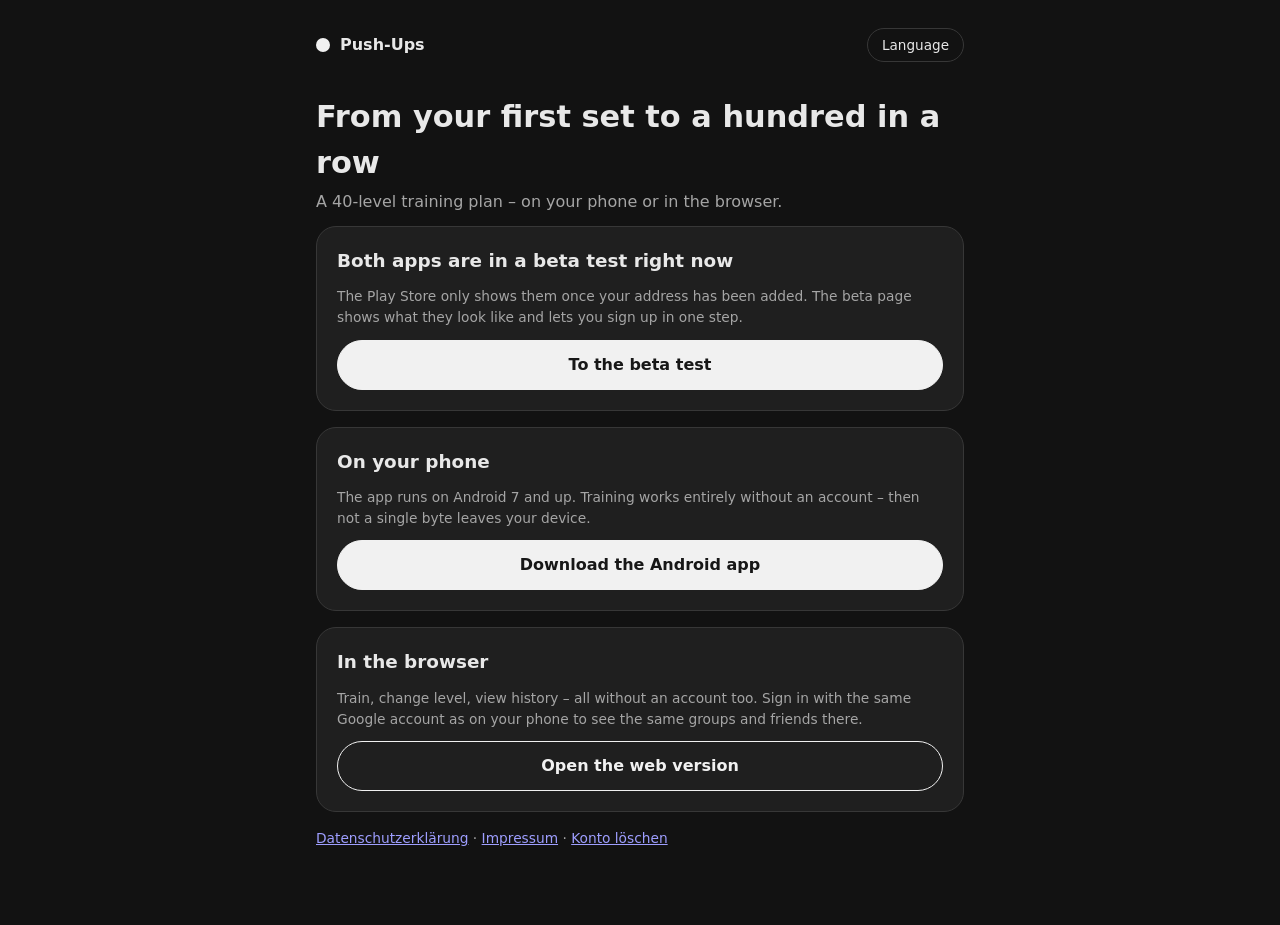
==== commit a2fc3fe8: "Betatest auf eigener Seite, Anmeldung ohne Umweg Der Kasten auf der Startseite draengte Bilder, Form" ====
--- a/index.html
+++ b/index.html
@@ -21,102 +21,18 @@
 
 
   <!--
-    Betakasten. Die Apps stehen in der geschlossenen Testphase, ihre
-    Store-Eintraege sind also nicht oeffentlich - wer sich anmelden soll, kann
-    vorher nichts davon sehen. Deshalb stehen hier Bilder und eine kurze
-    Beschreibung beider Fassungen.
-
-    Die Adresse wird nirgends gespeichert: Der Knopf baut nur einen
-    mailto-Verweis und uebergibt an das Mailprogramm des Besuchers. Diese Seite
-    hat keinen Server, der etwas entgegennehmen koennte, und soll auch keinen
-    bekommen.
+    Kurzer Verweis statt des ganzen Kastens: Es wollen sich nicht alle
+    anmelden, und Bilder, Formular und Einwilligung dauerhaft aufzuklappen
+    draengt sie jedem auf. Die Einzelheiten stehen auf beta.html.
   -->
-  <div class="card stack" id="beta">
-    <h2 data-i18n="betaTitle">Zum Betatest anmelden</h2>
-    <p class="muted" data-i18n="betaIntro">
-      Beide Fassungen laufen gerade in einer geschlossenen Testphase. Der
-      Play-Store zeigt sie nur, wenn deine Adresse vorher freigeschaltet ist –
-      deshalb siehst du hier, worum es geht.
+  <div class="card stack hidden" id="betaTeaser">
+    <h2 data-i18n="betaTeaserTitle">Beide Apps sind gerade im Betatest</h2>
+    <p class="muted" data-i18n="betaTeaserBody">
+      Der Play-Store zeigt sie nur, wenn deine Adresse vorher freigeschaltet
+      ist. Auf der Betaseite siehst du, worum es geht, und kannst dich in
+      einem Schritt anmelden.
     </p>
-
-    <div class="betaVersions">
-      <div class="betaVersion">
-        <h3 data-i18n="betaFreeTitle">Liegestütze Free</h3>
-        <p class="muted" data-i18n="betaFreeBody">
-          Der ganze Trainingsplan über 40 Level, Verlauf und Widgets. Ohne
-          Konto, ohne Internet – nichts verlässt dein Gerät.
-        </p>
-        <div class="betaShots">
-          <img src="beta/free-level.webp" width="360" height="640" loading="lazy"
-               alt="Trainingsplan" data-i18n="betaAltLevel" data-i18n-attr="alt">
-          <img src="beta/free-training.webp" width="360" height="640" loading="lazy"
-               alt="Satz zählen" data-i18n="betaAltTraining" data-i18n-attr="alt">
-          <img src="beta/free-widgets.webp" width="360" height="640" loading="lazy"
-               alt="Widgets" data-i18n="betaAltWidgets" data-i18n-attr="alt">
-        </div>
-      </div>
-
-      <div class="betaVersion">
-        <h3 data-i18n="betaPaidTitle">Liegestütze</h3>
-        <p class="muted" data-i18n="betaPaidBody">
-          Alles aus der Gratisfassung, dazu Konto, Gruppen und Freunde – mit
-          gemeinsamer Bestenliste und Direktvergleich.
-        </p>
-        <div class="betaShots">
-          <img src="beta/paid-level.webp" width="360" height="640" loading="lazy"
-               alt="Trainingsplan" data-i18n="betaAltLevel" data-i18n-attr="alt">
-          <img src="beta/paid-gruppe.webp" width="360" height="640" loading="lazy"
-               alt="Gruppe" data-i18n="betaAltGroup" data-i18n-attr="alt">
-          <img src="beta/paid-widgets.webp" width="360" height="640" loading="lazy"
-               alt="Widgets" data-i18n="betaAltWidgets" data-i18n-attr="alt">
-        </div>
-      </div>
-    </div>
-
-    <form id="betaForm" novalidate>
-      <p class="muted" data-i18n="betaWhich">Wofür möchtest du dich anmelden?</p>
-      <label class="betaCheck">
-        <input type="checkbox" id="betaFree" checked>
-        <span data-i18n="betaFreeLabel">Liegestütze Free</span>
-      </label>
-      <label class="betaCheck">
-        <input type="checkbox" id="betaPaid">
-        <span data-i18n="betaPaidLabel">Liegestütze (mit Gruppen und Freunden)</span>
-      </label>
-
-      <label class="betaMailLabel" for="betaMail" data-i18n="betaMailLabel">
-        Deine Google-Adresse
-      </label>
-      <input type="email" id="betaMail" inputmode="email" autocomplete="email"
-             placeholder="name@gmail.com" data-i18n="betaMailPlaceholder"
-             data-i18n-attr="placeholder">
-      <p class="muted betaHint" data-i18n="betaMailHint">
-        Es muss die Adresse sein, mit der du im Play-Store angemeldet bist –
-        eine andere kann Google nicht freischalten.
-      </p>
-      <button class="wide" type="submit" data-i18n="betaSubmit">Anmeldung schreiben</button>
-      <p class="muted betaHint" data-i18n="betaPrivacy">
-        Der Knopf öffnet dein Mailprogramm. Diese Seite speichert nichts und
-        sendet nichts – die Nachricht schickst du selbst.
-      </p>
-      <p class="muted betaError hidden" id="betaError"></p>
-      <!-- Traeger fuer den mailto-Sprung; nie sichtbar, nie fokussierbar. -->
-      <a id="betaMailto" hidden aria-hidden="true" tabindex="-1"></a>
-    </form>
-
-    <div class="hidden stack" id="betaDone">
-      <p data-i18n="betaDoneBody">
-        Danke! Sobald deine Adresse freigeschaltet ist, führen diese Links zum
-        Testzugang. Vorher zeigt Google dort nur eine Fehlermeldung – das ist
-        normal und heißt nicht, dass etwas schiefgegangen ist.
-      </p>
-      <a class="button ghost wide" id="betaLinkFree" href="#" data-i18n="betaLinkFree">
-        Testzugang: Liegestütze Free
-      </a>
-      <a class="button ghost wide" id="betaLinkPaid" href="#" data-i18n="betaLinkPaid">
-        Testzugang: Liegestütze
-      </a>
-    </div>
+    <a class="button wide" href="beta.html" data-i18n="betaTeaserButton">Zum Betatest</a>
   </div>
 
   <div class="card stack">
@@ -167,70 +83,16 @@
   wireLanguagePicker(document.getElementById("langBtn"));
   applyTranslations();
 
-  /*
-   * Betaanmeldung.
+  /* ------------------------------------------------------------------------
+   * HIER ABSCHALTEN, wenn die Testphase vorbei ist.
    *
-   * Kein Server, keine Speicherung: Der Knopf baut einen mailto-Verweis und
-   * uebergibt an das Mailprogramm. Erst danach erscheinen die Play-Links -
-   * vorher waeren sie nur eine Fehlermeldung, weil die Adresse noch nicht
-   * hinterlegt ist.
-   *
-   * Die Adresse landet ausserdem im Text der Nachricht, nicht nur im Absender:
-   * Wer aus einem anderen Postfach schreibt als dem, mit dem er im Play-Store
-   * angemeldet ist, waere sonst nicht zuzuordnen.
-   */
-  const OPT_IN = {
-    free: "https://play.google.com/apps/testing/de.liegestuetzen.trainer.free",
-    paid: "https://play.google.com/apps/testing/de.liegestuetzen.trainer",
-  };
-  const EMPFAENGER = "biebl.digital@gmail.com";
-
-  const form = document.getElementById("betaForm");
-  const fehler = document.getElementById("betaError");
-  const fertig = document.getElementById("betaDone");
-
-  form.addEventListener("submit", (ereignis) => {
-    ereignis.preventDefault();
-    const adresse = document.getElementById("betaMail").value.trim();
-    const free = document.getElementById("betaFree").checked;
-    const paid = document.getElementById("betaPaid").checked;
-
-    // Die Pruefung ist absichtlich grob: Ob eine Adresse wirklich existiert,
-    // zeigt sich ohnehin erst beim Freischalten. Sie soll nur Tippfehler wie
-    // eine fehlende Klammeraffe abfangen.
-    if (!/^[^\s@]+@[^\s@]+\.[^\s@]+$/.test(adresse)) {
-      fehler.textContent = t("betaNeedMail");
-      fehler.classList.remove("hidden");
-      return;
-    }
-    if (!free && !paid) {
-      fehler.textContent = t("betaNeedVersion");
-      fehler.classList.remove("hidden");
-      return;
-    }
-    fehler.classList.add("hidden");
-
-    const gewaehlt = [free && t("betaFreeLabel"), paid && t("betaPaidLabel")]
-      .filter(Boolean).join(" + ");
-    const ziel = `mailto:${EMPFAENGER}` +
-      `?subject=${encodeURIComponent(t("betaMailSubject"))}` +
-      `&body=${encodeURIComponent(t("betaMailBody", adresse, gewaehlt))}`;
-
-    document.getElementById("betaLinkFree").href = OPT_IN.free;
-    document.getElementById("betaLinkPaid").href = OPT_IN.paid;
-    document.getElementById("betaLinkFree").classList.toggle("hidden", !free);
-    document.getElementById("betaLinkPaid").classList.toggle("hidden", !paid);
-    fertig.classList.remove("hidden");
-    fertig.scrollIntoView({ behavior: "smooth", block: "nearest" });
-
-    // Ueber einen Verweis statt ueber window.location: Ein mailto-Sprung laesst
-    // die Seite dabei unangetastet stehen. Setzt man location.href, halten
-    // manche Browser die Seite fuer verlassen und raeumen sie ab - dann waeren
-    // die Links darunter gleich wieder weg.
-    const brief = document.getElementById("betaMailto");
-    brief.href = ziel;
-    brief.click();
-  });
+   * Derselbe Schalter steht in beta.html. `false` blendet den Verweis hier
+   * aus; die Betaseite zeigt dann statt des Formulars einen Hinweis, dass der
+   * Test beendet ist - wer den Verweis noch irgendwo gespeichert hat, laeuft
+   * also nicht ins Leere.
+   * ------------------------------------------------------------------------ */
+  const BETA_LAEUFT = true;
+  document.getElementById("betaTeaser").classList.toggle("hidden", !BETA_LAEUFT);
 </script>
 </body>
 </html>
--- a/style.css
+++ b/style.css
@@ -565,28 +565,17 @@
 .disclosure > p:last-child { margin-bottom: 0; }
 
 /*
- * Der Betakasten auf der Startseite.
- *
- * Die Bildstreifen scrollen waagerecht statt zu schrumpfen: Drei
- * Handyaufnahmen nebeneinander waeren auf einem Handy jede keine 100 px breit
- * und damit unlesbar. So bleibt eine erkennbar und die naechste schaut hervor,
- * was zum Weiterschieben einlaedt.
- */
-.betaVersions { display: grid; gap: 20px; }
-@media (min-width: 620px) {
-  .betaVersions { grid-template-columns: 1fr 1fr; }
-}
-/*
- * min-width: 0 ist hier keine Feinheit, sondern noetig.
- *
- * Raster- und Flexelemente stehen von Haus aus auf `min-width: auto` und
- * wachsen deshalb mit ihrem Inhalt, statt ihn scrollen zu lassen. Ohne das war
- * der Bildstreifen 470 px breit in einer 380 px schmalen Karte - und die ganze
- * Startseite liess sich seitlich schieben.
- */
-.betaVersion { min-width: 0; }
-.betaVersion h3 { margin: 0 0 4px; font-size: 1.05rem; }
-
+ * Die Betaseite.
+ *
+ * Die Bildstreifen scrollen waagerecht statt zu schrumpfen: Sieben Aufnahmen
+ * nebeneinander waeren auf einem Handy jede keine 50 px breit. So bleibt eine
+ * erkennbar und die naechste schaut hervor, was zum Weiterschieben einlaedt.
+ *
+ * min-width: 0 ist hier keine Feinheit, sondern noetig. Flexelemente stehen
+ * von Haus aus auf `min-width: auto` und wachsen mit ihrem Inhalt, statt ihn
+ * scrollen zu lassen - sonst schiebt der Streifen die ganze Seite in die
+ * Breite.
+ */
 .betaShots {
   display: flex;
   min-width: 0;
@@ -595,22 +584,63 @@
   overscroll-behavior-x: contain;
   scroll-snap-type: x mandatory;
   padding-bottom: 4px;
-  margin-top: 12px;
-}
-.betaShots img {
+  margin-top: 4px;
+}
+.betaShots .shot {
   flex: 0 0 auto;
-  width: 150px;
-  height: auto;
+  padding: 0;
+  border: 1px solid var(--line);
   border-radius: 12px;
-  border: 1px solid var(--line);
+  background: none;
+  overflow: hidden;
+  cursor: zoom-in;
   scroll-snap-align: start;
-}
+  line-height: 0;
+}
+.betaShots .shot img { width: 150px; height: auto; display: block; }
 
 .betaCheck { display: flex; align-items: center; gap: 10px; margin: 6px 0; }
-.betaCheck input { width: 18px; height: 18px; accent-color: var(--accent); }
+.betaCheck input { width: 18px; height: 18px; accent-color: var(--accent); flex: 0 0 auto; }
+/* Die Einwilligung ist mehrzeilig - der Haken gehoert dann nach oben, nicht
+   auf die Mitte des Absatzes. */
+.betaConsent { align-items: flex-start; margin-top: 16px; }
+.betaConsent span { font-size: 0.85rem; color: var(--muted); }
+.betaConsent input { margin-top: 3px; }
 
 .betaMailLabel { display: block; margin: 16px 0 6px; font-size: 0.9rem; }
 #betaMail { width: 100%; }
 .betaHint { font-size: 0.8rem; margin: 8px 0 0; }
 .betaError { color: var(--danger); }
-#betaDone { margin-top: 16px; }
+
+/*
+ * Grossansicht.
+ *
+ * Randlos und so gross wie das Fenster hergibt: Ein Bildschirmfoto eines
+ * Handys in einem Kaestchen mit Rand anzuzeigen waere doppelt gerahmt. dvh,
+ * weil die Adressleiste auf dem Handy kommt und geht.
+ */
+.lightbox {
+  border: 0;
+  padding: 0;
+  background: none;
+  max-width: 100vw;
+  max-height: 100dvh;
+  width: 100%;
+  height: 100dvh;
+  overflow: hidden;
+}
+.lightbox::backdrop { background: rgba(0, 0, 0, 0.9); }
+.lightbox img {
+  display: block;
+  margin: auto;
+  max-width: calc(100vw - 24px);
+  max-height: calc(100dvh - 88px);
+  object-fit: contain;
+  border-radius: 12px;
+}
+.lightbox button {
+  position: absolute;
+  left: 50%;
+  transform: translateX(-50%);
+  bottom: calc(16px + env(safe-area-inset-bottom));
+}
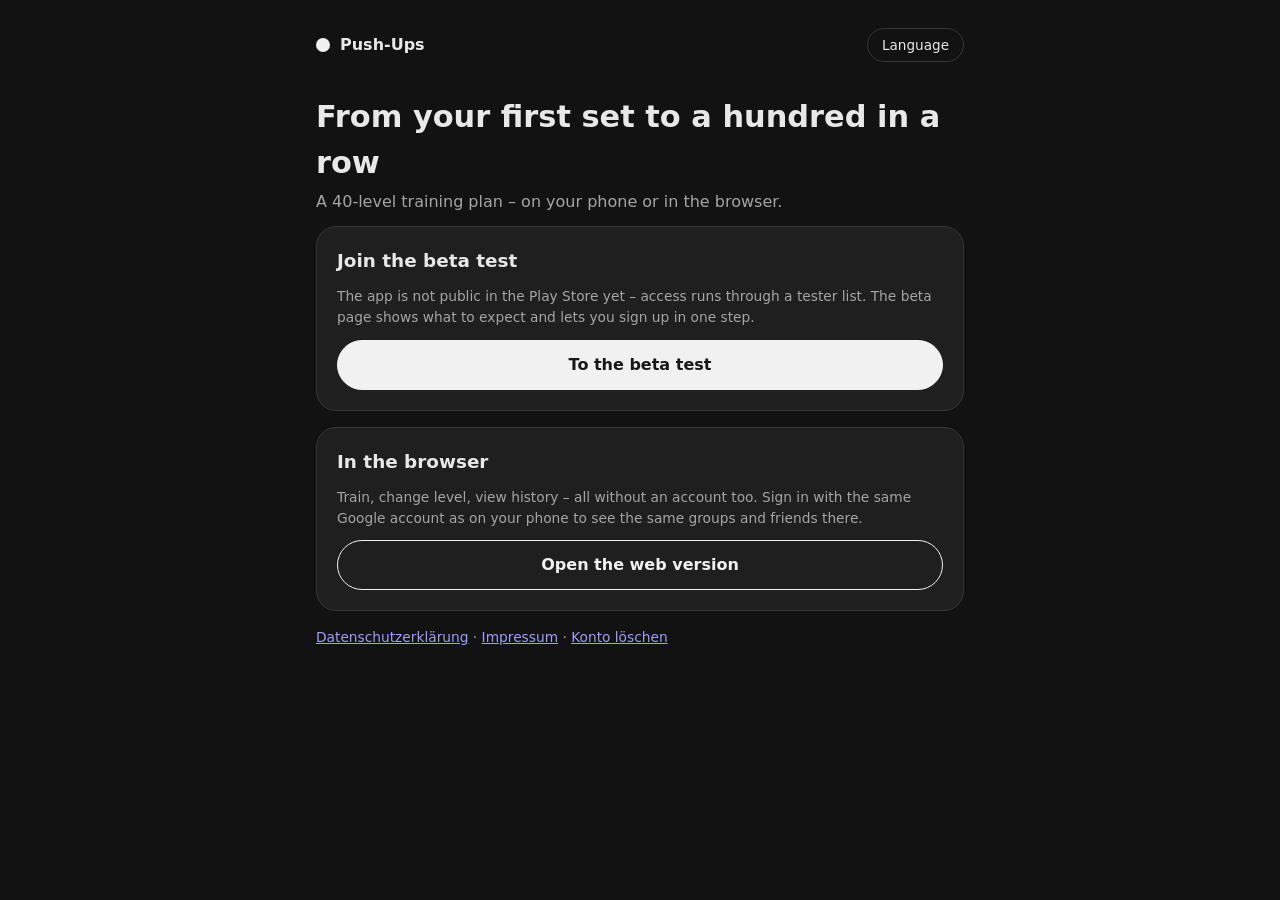
==== commit d6c8f6e7: "Betaformular verdrahtet; Startseite auf das Wesentliche Formularkennung und Feldnummern eingetragen." ====
--- a/index.html
+++ b/index.html
@@ -26,24 +26,13 @@
     draengt sie jedem auf. Die Einzelheiten stehen auf beta.html.
   -->
   <div class="card stack hidden" id="betaTeaser">
-    <h2 data-i18n="betaTeaserTitle">Beide Apps sind gerade im Betatest</h2>
+    <h2 data-i18n="betaTeaserTitle">Am Betatest teilnehmen</h2>
     <p class="muted" data-i18n="betaTeaserBody">
-      Der Play-Store zeigt sie nur, wenn deine Adresse vorher freigeschaltet
-      ist. Auf der Betaseite siehst du, worum es geht, und kannst dich in
-      einem Schritt anmelden.
+      Die App steht noch nicht öffentlich im Play-Store – der Zugang läuft
+      über eine Testerliste. Auf der Betaseite siehst du, was dich erwartet,
+      und meldest dich in einem Schritt an.
     </p>
     <a class="button wide" href="beta.html" data-i18n="betaTeaserButton">Zum Betatest</a>
-  </div>
-
-  <div class="card stack">
-    <h2 data-i18n="homeMobileTitle">Auf dem Handy</h2>
-    <p class="muted" data-i18n="homeMobileBody">
-      Die App läuft ab Android 7. Trainieren geht vollständig ohne Konto – dann
-      verlässt kein einziges Byte dein Gerät.
-    </p>
-    <a class="button wide" href="https://github.com/maximilianbiebl/Liegestutzen/raw/claude/gruppen-und-freunde/dist/liegestuetze.apk" data-i18n="homeMobileButton">
-      Android-App herunterladen
-    </a>
   </div>
 
   <div class="card stack">
